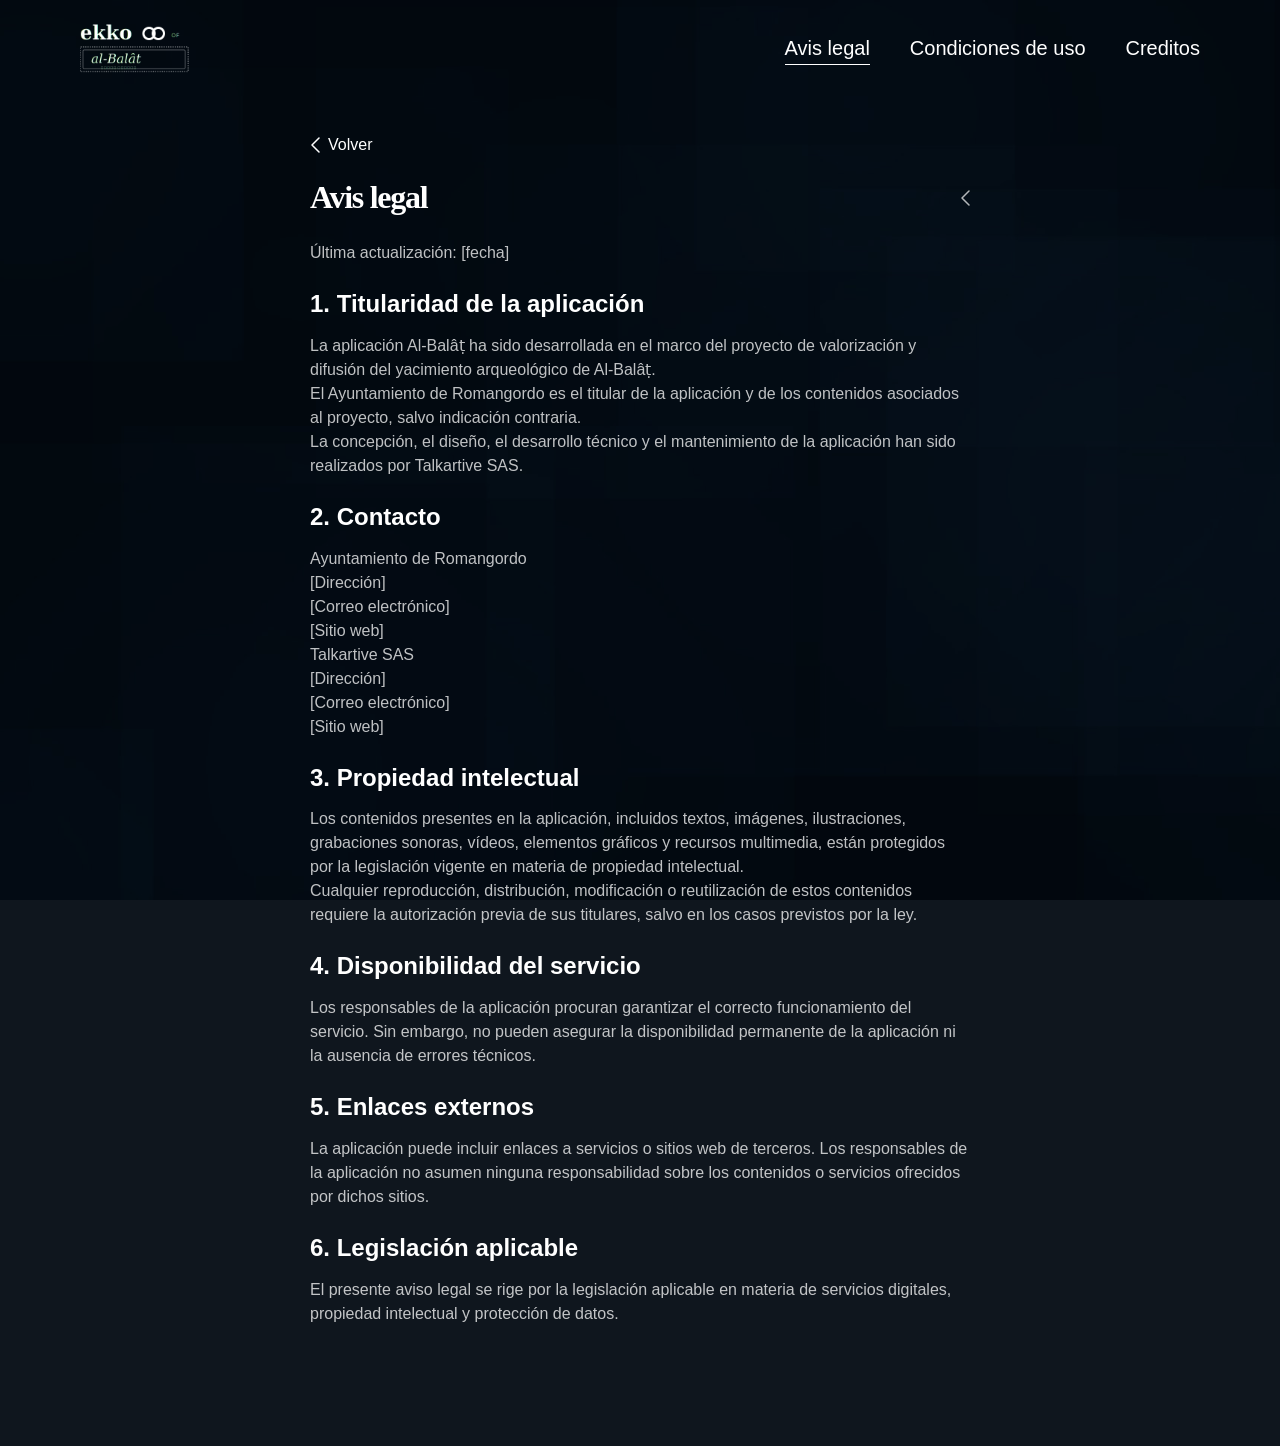
==== legal/avis-legal.html @ 97484ba5 "Add files via upload" ====
<!doctype html>
<html lang="es">
<head>
  <meta charset="UTF-8" />
  <meta name="viewport" content="width=device-width, initial-scale=1" />
  <title>Avis legal — ekko of al-Balât</title>
  <meta name="description" content="Aviso legal de la aplicación ekko of al-Balât." />

  <link rel="icon" href="/favicon.svg" type="image/svg+xml" />
  <link rel="icon" href="/favicon.ico" sizes="any" />
  <link rel="apple-touch-icon" href="/apple-touch-icon.png" />
  <link rel="manifest" href="/site.webmanifest" />
  <meta name="theme-color" content="#0b1333" />

  <link rel="stylesheet" href="/assets/css/fonts.css" />
  <link rel="stylesheet" href="/assets/css/style.css" />
</head>
<body class="legal-page">

  <div class="legal-bg" aria-hidden="true">
    <div class="hero__overlay hero__overlay--blue"></div>
    <div class="hero__overlay hero__overlay--dark"></div>
  </div>

  <header class="site-header site-header--legal">
    <a href="/index.html" class="brand-lockup brand-lockup--header">
      <img src="/assets/img/logo-ekko-albalat.png" alt="ekko of al-Balât" />
    </a>
    <nav class="site-nav" aria-label="Páginas legales">
      <a href="/legal/avis-legal.html" aria-current="page">Avis legal</a>
      <a href="/legal/condiciones-de-uso.html">Condiciones de uso</a>
      <a href="/legal/creditos.html">Creditos</a>
    </nav>
  </header>

  <main class="legal-content" data-reveal style="--delay:0.1s">
    <a href="/index.html" class="legal-back">
      <svg width="10" height="16" viewBox="0 0 10 16" fill="none" aria-hidden="true"><path d="M9 1L2 8l7 7" stroke="currentColor" stroke-width="1.5" stroke-linecap="round" stroke-linejoin="round"/></svg>
      Volver
    </a>

    <div class="legal-title-row">
      <h1>Avis legal</h1>
      <svg width="10" height="16" viewBox="0 0 10 16" fill="none" aria-hidden="true" class="legal-chevron"><path d="M1 1l7 7-7 7" stroke="currentColor" stroke-width="1.5" stroke-linecap="round" stroke-linejoin="round"/></svg>
    </div>

    <p class="legal-updated">Última actualización: [fecha]</p>

    <section class="legal-section">
      <h2>1. Titularidad de la aplicación</h2>
      <p>
        La aplicación Al-Balâṭ ha sido desarrollada en el marco del proyecto de valorización y difusión del yacimiento arqueológico de Al-Balâṭ.<br />
        El Ayuntamiento de Romangordo es el titular de la aplicación y de los contenidos asociados al proyecto, salvo indicación contraria.<br />
        La concepción, el diseño, el desarrollo técnico y el mantenimiento de la aplicación han sido realizados por Talkartive SAS.
      </p>
    </section>

    <section class="legal-section">
      <h2>2. Contacto</h2>
      <p>
        Ayuntamiento de Romangordo<br />
        [Dirección]<br />
        [Correo electrónico]<br />
        [Sitio web]<br />
        Talkartive SAS<br />
        [Dirección]<br />
        [Correo electrónico]<br />
        [Sitio web]
      </p>
    </section>

    <section class="legal-section">
      <h2>3. Propiedad intelectual</h2>
      <p>
        Los contenidos presentes en la aplicación, incluidos textos, imágenes, ilustraciones, grabaciones sonoras, vídeos, elementos gráficos y recursos multimedia, están protegidos por la legislación vigente en materia de propiedad intelectual.<br />
        Cualquier reproducción, distribución, modificación o reutilización de estos contenidos requiere la autorización previa de sus titulares, salvo en los casos previstos por la ley.
      </p>
    </section>

    <section class="legal-section">
      <h2>4. Disponibilidad del servicio</h2>
      <p>
        Los responsables de la aplicación procuran garantizar el correcto funcionamiento del servicio. Sin embargo, no pueden asegurar la disponibilidad permanente de la aplicación ni la ausencia de errores técnicos.
      </p>
    </section>

    <section class="legal-section">
      <h2>5. Enlaces externos</h2>
      <p>
        La aplicación puede incluir enlaces a servicios o sitios web de terceros. Los responsables de la aplicación no asumen ninguna responsabilidad sobre los contenidos o servicios ofrecidos por dichos sitios.
      </p>
    </section>

    <section class="legal-section">
      <h2>6. Legislación aplicable</h2>
      <p>
        El presente aviso legal se rige por la legislación aplicable en materia de servicios digitales, propiedad intelectual y protección de datos.
      </p>
    </section>
  </main>

  <script src="/assets/js/main.js"></script>
</body>
</html>
---- assets/css/fonts.css ----
/* ==========================================================================
   POLICES — Fratelli & Sofia Pro
   ==========================================================================
   Déposez vos fichiers de police dans /assets/fonts/ avec exactement ces
   noms de fichiers (ou modifiez les chemins ci-dessous pour qu'ils
   correspondent). Formats recommandés : .woff2 (prioritaire) + .woff
   (fallback). Voir /assets/fonts/README.md pour le détail.
   ========================================================================== */

/* Fratelli — police d'affichage (titres) */
@font-face {
  font-family: "Fratelli";
  src:
    url("../fonts/Fratelli-Regular.woff2") format("woff2"),
    url("../fonts/Fratelli-Regular.woff") format("woff");
  font-weight: 400;
  font-style: normal;
  font-display: swap;
}

/* Sofia Pro — police de texte courant */
@font-face {
  font-family: "Sofia Pro";
  src:
    url("../fonts/SofiaPro-Regular.woff2") format("woff2"),
    url("../fonts/SofiaPro-Regular.woff") format("woff");
  font-weight: 400;
  font-style: normal;
  font-display: swap;
}

@font-face {
  font-family: "Sofia Pro";
  src:
    url("../fonts/SofiaPro-SemiBold.woff2") format("woff2"),
    url("../fonts/SofiaPro-SemiBold.woff") format("woff");
  font-weight: 600;
  font-style: normal;
  font-display: swap;
}

@font-face {
  font-family: "Sofia Pro";
  src:
    url("../fonts/SofiaPro-Bold.woff2") format("woff2"),
    url("../fonts/SofiaPro-Bold.woff") format("woff");
  font-weight: 700;
  font-style: normal;
  font-display: swap;
}

@font-face {
  font-family: "Sofia Pro";
  src:
    url("../fonts/SofiaPro-Italic.woff2") format("woff2"),
    url("../fonts/SofiaPro-Italic.woff") format("woff");
  font-weight: 400;
  font-style: italic;
  font-display: swap;
}
---- assets/css/style.css ----
/* ==========================================================================
   ekko of al-Balât — style.css
   ========================================================================== */

/* ---- Reset minimal ------------------------------------------------------ */
*, *::before, *::after { box-sizing: border-box; }
html, body, h1, h2, p, figure, ul { margin: 0; padding: 0; }
img { display: block; max-width: 100%; }
a { color: inherit; text-decoration: none; }
button { font: inherit; }

/* ---- Design tokens -------------------------------------------------------
   Couleurs et typographies extraites de la maquette Figma
   « Ekko x Al-Bâlât ».
   ========================================================================== */
:root {
  --color-bg: #0f161e;              /* fond de secours derrière les images */
  --color-navy: #0b1333;            /* bandeau bas mobile / footer légal */
  --color-overlay-blue: #0d354e;    /* calque bleu en mode "soft-light" */
  --color-overlay-dark: rgba(0, 0, 0, 0.2);
  --color-white: #ffffff;
  --color-heading: #f4fafe;
  --color-text: #ffffff;
  --color-text-muted: rgba(255, 255, 255, 0.75);
  --color-border-badge: #a6a6a6;

  --font-display: "Fratelli", Georgia, "Times New Roman", serif;
  --font-body: "Sofia Pro", -apple-system, BlinkMacSystemFont, "Segoe UI", Roboto, Helvetica, Arial, sans-serif;

  --container-max: 1440px;
  --content-max: 700px;
  --gutter-desktop: 80px;
  --gutter-mobile: 20px;

  --ease-reveal: cubic-bezier(0.16, 1, 0.3, 1);
}

html {
  scroll-behavior: smooth;
}

body {
  background: var(--color-bg);
  color: var(--color-text);
  font-family: var(--font-body);
  -webkit-font-smoothing: antialiased;
  text-rendering: optimizeLegibility;
}

/* Focus visible clavier, partout */
a:focus-visible,
button:focus-visible {
  outline: 2px solid var(--color-white);
  outline-offset: 3px;
  border-radius: 2px;
}

/* ==========================================================================
   HERO — commun aux deux variantes (desktop / mobile)
   ========================================================================== */
.hero {
  position: relative;
  overflow: hidden;
  min-height: 100vh;
}

.hero__bg {
  position: absolute;
  inset: 0;
  z-index: 0;
}
.hero__bg img {
  width: 100%;
  height: 100%;
  object-fit: cover;
}
.hero__overlay {
  position: absolute;
  inset: 0;
}
.hero__overlay--blue {
  background: var(--color-overlay-blue);
  mix-blend-mode: soft-light;
}
.hero__overlay--dark {
  background: var(--color-overlay-dark);
}

.hero__landscape {
  position: absolute;
  z-index: 1;
  pointer-events: none;
  user-select: none;
}

.hero__title {
  font-family: var(--font-display);
  font-weight: 400;
  color: var(--color-heading);
  letter-spacing: -0.08em;
  line-height: 0.85;
}

/* ---- Badges de téléchargement -------------------------------------------- */
.store-badges {
  display: flex;
  gap: 12px;
}
.store-badges--stacked {
  flex-direction: column;
  align-items: flex-start;
}
.store-badge {
  display: block;
  background: var(--color-white);
  border: 1px solid var(--color-border-badge);
  border-radius: 6px;
  overflow: hidden;
  line-height: 0;
  transition: transform 0.2s var(--ease-reveal), box-shadow 0.2s var(--ease-reveal);
}
.store-badge:hover {
  transform: translateY(-2px);
  box-shadow: 0 8px 20px rgba(0, 0, 0, 0.25);
}
.store-badge img {
  display: block;
  height: 46px;
  width: auto;
}

/* ---- Logo Talkartive (bas de page) --------------------------------------- */
.brand-footer {
  display: inline-flex;
  align-items: center;
  transition: opacity 0.2s ease;
}
.brand-footer:hover {
  opacity: 0.8;
}
.brand-footer img {
  height: 60px;
  width: auto;
}

/* ---- Lockup ekko / al-Balât ---------------------------------------------- */
.brand-lockup {
  display: inline-block;
  line-height: 0;
}
.brand-lockup--header img {
  height: 56px;
  width: auto;
}
.brand-lockup--hero img {
  height: 120px;
  width: auto;
}

/* ---- Navigation (avis legal / conditions / crédits) ---------------------- */
.site-nav {
  display: flex;
  align-items: center;
  gap: 40px;
  font-size: 20px;
  line-height: 1.3;
}
.site-nav a {
  position: relative;
  white-space: nowrap;
}
.site-nav a::after {
  content: "";
  position: absolute;
  left: 0;
  right: 100%;
  bottom: -4px;
  height: 1px;
  background: currentColor;
  transition: right 0.25s var(--ease-reveal);
}
.site-nav a:hover::after,
.site-nav a[aria-current="page"]::after {
  right: 0;
}

/* ==========================================================================
   HERO — DESKTOP
   ========================================================================== */
.hero--desktop { display: block; }
.hero--mobile { display: none; }

.hero--desktop .hero__frame {
  position: relative;
  z-index: 2;
  max-width: var(--container-max);
  margin: 0 auto;
  padding: 0 var(--gutter-desktop);
  min-height: 100vh;
  display: flex;
  flex-direction: column;
}

.hero--desktop .site-header {
  display: flex;
  align-items: center;
  justify-content: space-between;
  padding-top: 30px;
}

.hero--desktop .hero__content {
  flex: 1;
  display: flex;
  flex-direction: column;
  align-items: flex-start;
  justify-content: center;
  gap: 28px;
  max-width: 62%;
  padding-bottom: 8vh;
}

.hero--desktop .hero__title {
  font-size: clamp(2.4rem, 4.3vw, 3.85rem);
}

.hero--desktop .hero__mockup {
  position: absolute;
  z-index: 1;
  right: 6%;
  top: 50%;
  transform: translateY(-46%);
  width: min(38vw, 560px);
}

.hero--desktop .hero__landscape {
  right: -18%;
  bottom: -14%;
  width: 92%;
}

.hero--desktop .brand-footer {
  position: absolute;
  left: var(--gutter-desktop);
  bottom: 56px;
  z-index: 2;
}

/* ==========================================================================
   HERO — MOBILE
   ========================================================================== */
@media (max-width: 767px) {
  .hero--desktop { display: none; }
  .hero--mobile { display: flex; flex-direction: column; }
}

.hero--mobile {
  flex-direction: column;
}
.hero--mobile .hero__content {
  position: relative;
  z-index: 2;
  display: flex;
  flex-direction: column;
  align-items: center;
  text-align: center;
  gap: 22px;
  padding: 56px var(--gutter-mobile) 48px;
}
.hero--mobile .hero__mockup {
  position: relative;
  width: min(88%, 350px);
  margin: 0 auto;
}
.hero--mobile .brand-lockup--hero img {
  height: 96px;
}
.hero--mobile .hero__title {
  font-size: clamp(1.7rem, 8vw, 2.2rem);
}
.hero--mobile .hero__landscape {
  left: 50%;
  bottom: 0;
  width: 130%;
  transform: translateX(-50%);
}

.mobile-footer {
  position: relative;
  z-index: 2;
  margin-top: auto;
  display: flex;
  flex-direction: column;
  align-items: center;
  gap: 18px;
  padding-top: 96px;
  padding-bottom: 24px;
  background: linear-gradient(to bottom, rgba(11, 19, 51, 0) 0%, var(--color-navy) 22%);
}
.mobile-footer .site-nav {
  width: 100%;
  justify-content: center;
  gap: 20px;
  font-size: 15px;
  flex-wrap: wrap;
  background: var(--color-navy);
  padding: 18px var(--gutter-mobile);
}

/* ==========================================================================
   PAGES LÉGALES
   ========================================================================== */
.legal-page {
  min-height: 100vh;
  position: relative;
}

.legal-bg {
  position: fixed;
  inset: 0;
  z-index: -1;
  background: var(--color-bg) url("/assets/img/legal-bg.jpg") center bottom / cover no-repeat;
}

.site-header--legal {
  display: flex;
  align-items: center;
  justify-content: space-between;
  max-width: var(--container-max);
  margin: 0 auto;
  padding: 20px var(--gutter-desktop);
}

.legal-content {
  max-width: var(--content-max);
  margin: 0 auto;
  padding: 40px var(--gutter-mobile) 120px;
  display: flex;
  flex-direction: column;
  gap: 25px;
}

.legal-back {
  display: inline-flex;
  align-items: center;
  gap: 8px;
  font-size: 16px;
  width: fit-content;
}
.legal-back svg { color: var(--color-white); }

.legal-title-row {
  display: flex;
  align-items: center;
  justify-content: space-between;
}
.legal-title-row h1 {
  font-family: var(--font-display);
  font-size: clamp(1.8rem, 4vw, 2rem);
  letter-spacing: -0.04em;
  color: var(--color-white);
}
.legal-chevron { transform: rotate(180deg); opacity: 0.7; }

.legal-updated {
  color: var(--color-text-muted);
  font-size: 16px;
  line-height: 1.5;
}

.legal-section {
  display: flex;
  flex-direction: column;
  gap: 15px;
}
.legal-section h2 {
  font-family: var(--font-body);
  font-weight: 600;
  font-size: 24px;
  line-height: 1.2;
}
.legal-section p {
  color: var(--color-text-muted);
  font-size: 16px;
  line-height: 1.5;
}
.legal-section--intro p {
  color: var(--color-text);
}
.legal-section--intro strong { font-weight: 700; }
.legal-section--intro em { font-style: italic; font-weight: 400; }

.legal-section p strong {
  color: var(--color-text);
  font-weight: 700;
}

.legal-section--partners {
  padding-top: 20px;
  gap: 30px;
}
.partners-row {
  display: flex;
  flex-wrap: wrap;
  gap: 24px;
  align-items: center;
  justify-content: center;
}
.partners-row img {
  height: 48px;
  width: auto;
  max-width: 160px;
  object-fit: contain;
}
.legal-copyright {
  text-align: center;
  color: var(--color-text);
  font-size: 16px;
  line-height: 1.5;
}

/* ==========================================================================
   ANIMATION D'APPARITION AU CHARGEMENT
   ========================================================================== */
[data-reveal] {
  opacity: 0;
  transform: translateY(18px);
  animation: reveal 0.9s var(--ease-reveal) forwards;
  animation-delay: var(--delay, 0s);
}
.hero__bg[data-reveal],
.hero__bg {
  transform: none;
}

@keyframes reveal {
  to {
    opacity: 1;
    transform: translateY(0);
  }
}

/* Le fond du hero apparaît en fondu simple, sans décalage */
.hero__bg {
  opacity: 0;
  animation: fadeIn 1.4s ease forwards;
}
@keyframes fadeIn {
  to { opacity: 1; }
}

@media (prefers-reduced-motion: reduce) {
  [data-reveal], .hero__bg {
    animation: none !important;
    opacity: 1 !important;
    transform: none !important;
  }
  .store-badge, .site-nav a::after, .brand-footer {
    transition: none !important;
  }
}

/* ==========================================================================
   RESPONSIVE — ajustements intermédiaires
   ========================================================================== */
@media (max-width: 1100px) {
  :root { --gutter-desktop: 48px; }
  .hero--desktop .hero__content { max-width: 70%; }
}

@media (max-width: 767px) {
  :root { --gutter-desktop: 20px; }
}
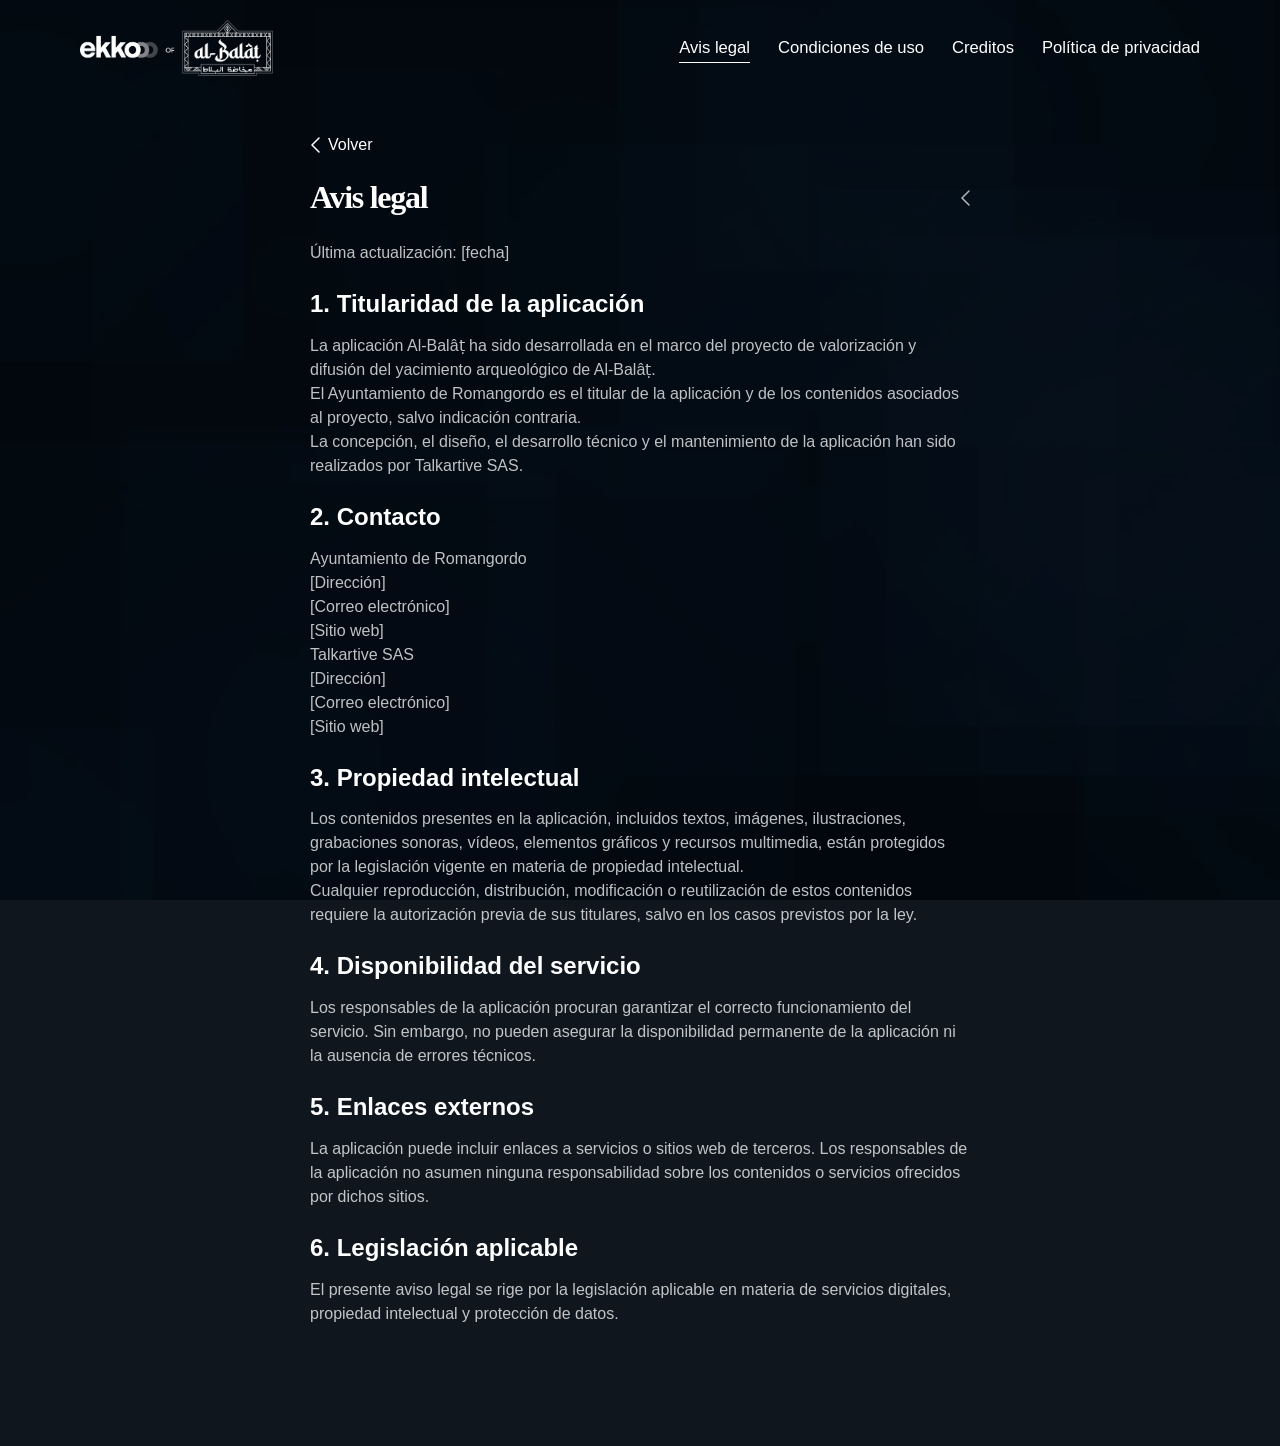
==== commit 87b717cd: "Add files via upload" ====
--- a/legal/avis-legal.html
+++ b/legal/avis-legal.html
@@ -30,6 +30,7 @@
       <a href="/legal/avis-legal.html" aria-current="page">Avis legal</a>
       <a href="/legal/condiciones-de-uso.html">Condiciones de uso</a>
       <a href="/legal/creditos.html">Creditos</a>
+      <a href="/legal/politica-de-privacidad.html">Política de privacidad</a>
     </nav>
   </header>
 
--- a/assets/css/style.css
+++ b/assets/css/style.css
@@ -161,8 +161,8 @@
 .site-nav {
   display: flex;
   align-items: center;
-  gap: 40px;
-  font-size: 20px;
+  gap: 28px;
+  font-size: clamp(15px, 1.3vw, 20px);
   line-height: 1.3;
 }
 .site-nav a {
@@ -208,15 +208,23 @@
   padding-top: 30px;
 }
 
+/* Ligne principale : texte à gauche + mockup à droite, centrés ensemble */
+.hero--desktop .hero__row {
+  flex: 1;
+  display: flex;
+  align-items: center;
+  justify-content: space-between;
+  gap: 4vw;
+  padding: 6vh 0;
+}
+
 .hero--desktop .hero__content {
-  flex: 1;
   display: flex;
   flex-direction: column;
   align-items: flex-start;
-  justify-content: center;
   gap: 28px;
-  max-width: 62%;
-  padding-bottom: 8vh;
+  max-width: 560px;
+  flex-shrink: 0;
 }
 
 .hero--desktop .hero__title {
@@ -224,18 +232,23 @@
 }
 
 .hero--desktop .hero__mockup {
-  position: absolute;
+  position: static;
   z-index: 1;
-  right: 6%;
-  top: 50%;
-  transform: translateY(-46%);
-  width: min(38vw, 560px);
+  width: auto;
+  height: auto;
+  max-width: min(38vw, 560px);
+  max-height: 72vh;
+  flex-shrink: 0;
 }
 
 .hero--desktop .hero__landscape {
-  right: -18%;
-  bottom: -14%;
-  width: 92%;
+  right: -6vw;
+  bottom: -6vw;
+  left: auto;
+  width: 110vw;
+  height: auto;
+  max-width: none;
+  aspect-ratio: 2880 / 1170;
 }
 
 .hero--desktop .brand-footer {
@@ -280,8 +293,23 @@
 .hero--mobile .hero__landscape {
   left: 50%;
   bottom: 0;
-  width: 130%;
+  width: 220vw;
+  height: auto;
+  max-width: none;
+  aspect-ratio: 2880 / 1170;
   transform: translateX(-50%);
+  z-index: 1;
+}
+
+.mobile-fade {
+  position: absolute;
+  left: 0;
+  right: 0;
+  bottom: 60px; /* hauteur approximative de la barre de nav en bas */
+  height: 300px;
+  z-index: 1;
+  pointer-events: none;
+  background: linear-gradient(to bottom, rgba(11, 19, 51, 0) 0%, var(--color-navy) 92%);
 }
 
 .mobile-footer {
@@ -292,14 +320,12 @@
   flex-direction: column;
   align-items: center;
   gap: 18px;
-  padding-top: 96px;
-  padding-bottom: 24px;
-  background: linear-gradient(to bottom, rgba(11, 19, 51, 0) 0%, var(--color-navy) 22%);
+  padding-top: 48px;
 }
 .mobile-footer .site-nav {
   width: 100%;
   justify-content: center;
-  gap: 20px;
+  gap: 14px 20px;
   font-size: 15px;
   flex-wrap: wrap;
   background: var(--color-navy);
@@ -464,7 +490,9 @@
    ========================================================================== */
 @media (max-width: 1100px) {
   :root { --gutter-desktop: 48px; }
-  .hero--desktop .hero__content { max-width: 70%; }
+  .hero--desktop .hero__content { max-width: 440px; }
+  .hero--desktop .hero__mockup { max-width: 34vw; }
+  .site-nav { gap: 18px; }
 }
 
 @media (max-width: 767px) {
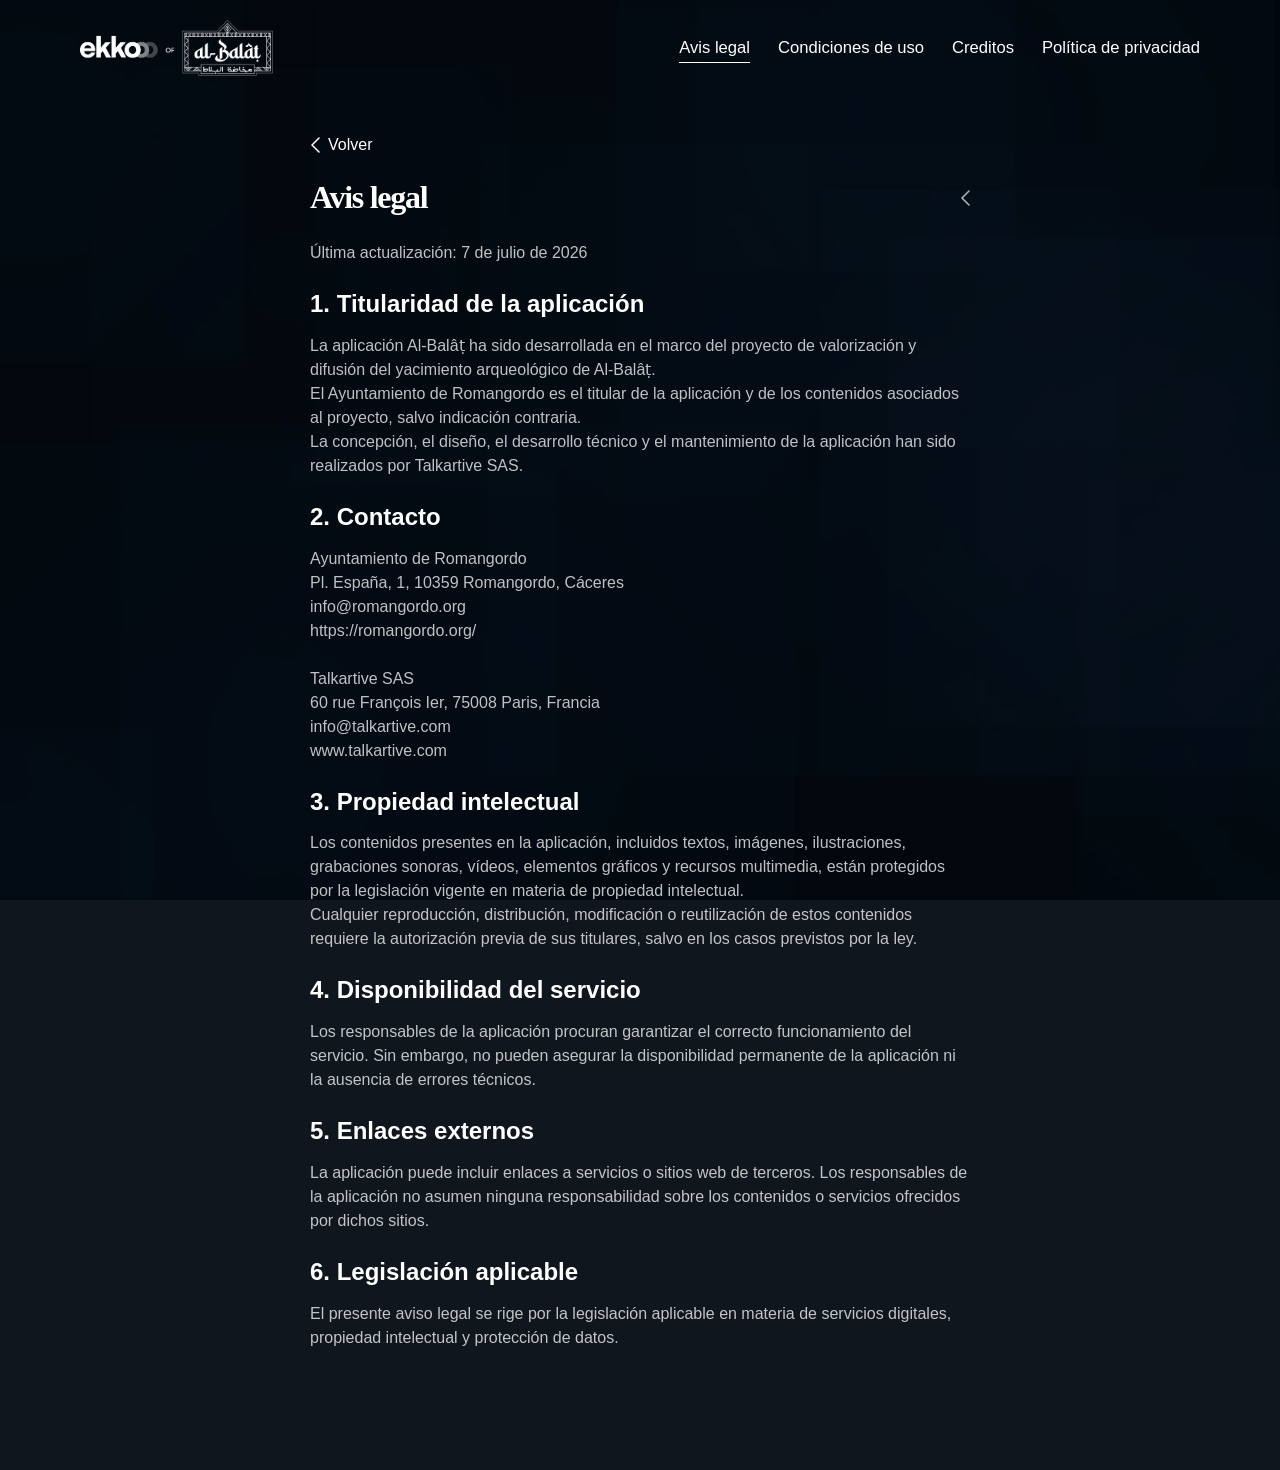
==== commit ba4ce09a: "Add files via upload" ====
--- a/legal/avis-legal.html
+++ b/legal/avis-legal.html
@@ -45,7 +45,7 @@
       <svg width="10" height="16" viewBox="0 0 10 16" fill="none" aria-hidden="true" class="legal-chevron"><path d="M1 1l7 7-7 7" stroke="currentColor" stroke-width="1.5" stroke-linecap="round" stroke-linejoin="round"/></svg>
     </div>
 
-    <p class="legal-updated">Última actualización: [fecha]</p>
+    <p class="legal-updated">Última actualización: 7 de julio de 2026</p>
 
     <section class="legal-section">
       <h2>1. Titularidad de la aplicación</h2>
@@ -60,13 +60,13 @@
       <h2>2. Contacto</h2>
       <p>
         Ayuntamiento de Romangordo<br />
-        [Dirección]<br />
-        [Correo electrónico]<br />
-        [Sitio web]<br />
+        Pl. España, 1, 10359 Romangordo, Cáceres<br />
+        info@romangordo.org<br />
+        https://romangordo.org/<br /><br />
         Talkartive SAS<br />
-        [Dirección]<br />
-        [Correo electrónico]<br />
-        [Sitio web]
+        60 rue François Ier, 75008 Paris, Francia<br />
+        info@talkartive.com<br />
+        www.talkartive.com
       </p>
     </section>
 
